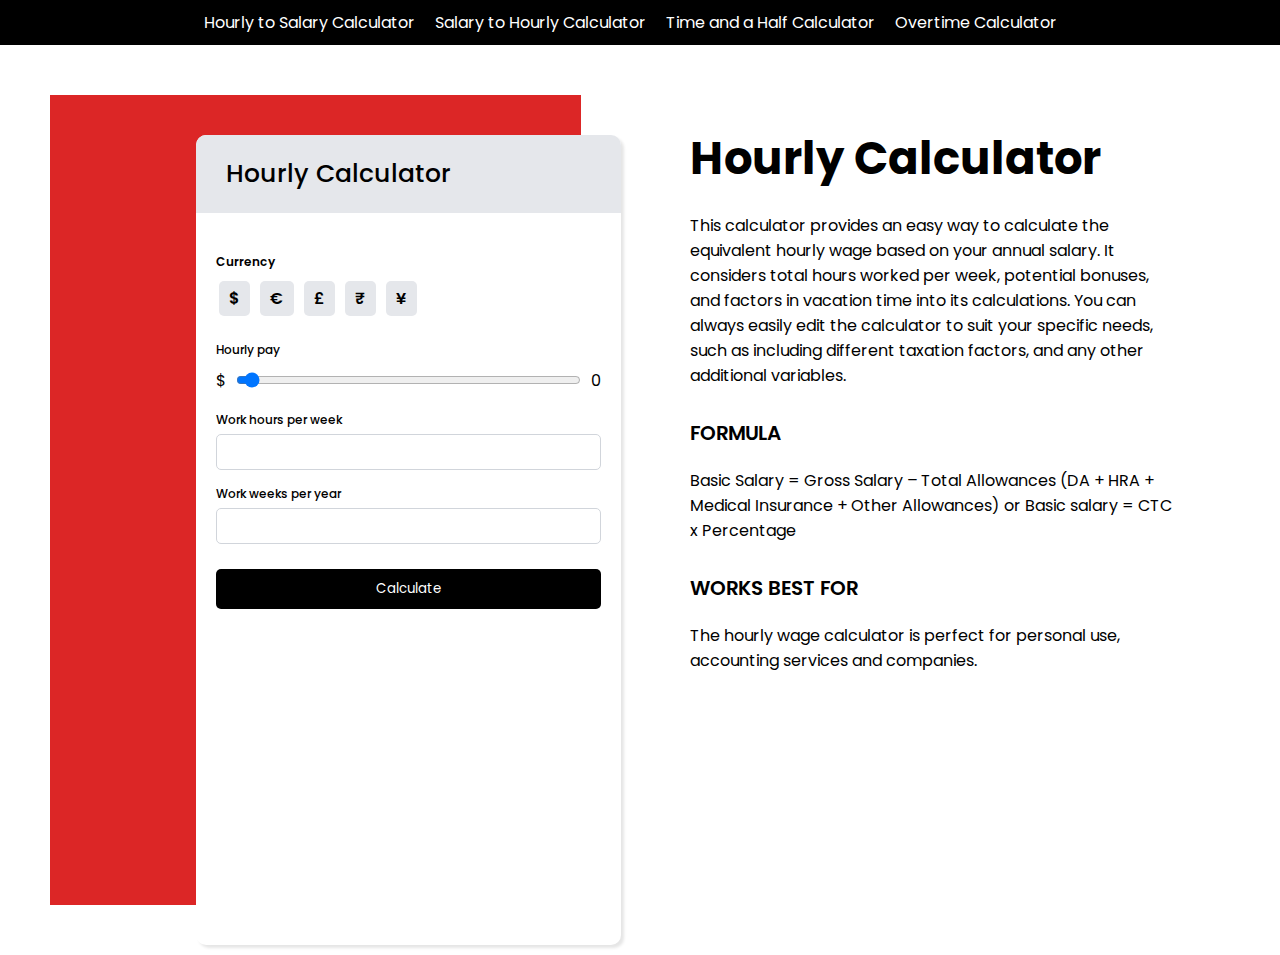
==== Hourly-to-Salary.html @ 43190138 "CALCULATOR-04 || ful UI UX design" ====
<!DOCTYPE html>
<html lang="en">

<head>
    <meta charset="UTF-8">
    <meta name="viewport" content="width=device-width, initial-scale=1.0">
    <title>E-Finance Calculator</title>
    <link rel="stylesheet" href="style.css">
    <!-- Include jQuery -->
    <script src="https://ajax.googleapis.com/ajax/libs/jquery/3.5.1/jquery.min.js"></script>
    <link rel="preconnect" href="https://fonts.googleapis.com">
    <link rel="preconnect" href="https://fonts.gstatic.com" crossorigin>
    <link
        href="https://fonts.googleapis.com/css2?family=Baskervville&family=Libre+Baskerville&family=Nunito+Sans:opsz,wght@6..12,700&family=Playfair+Display&family=Poppins:ital,wght@0,100;0,200;0,300;0,400;0,500;0,600;0,700;0,800;0,900;1,100;1,200;1,300;1,400;1,600;1,700;1,800;1,900&family=Righteous&family=Roboto:ital,wght@1,300&family=Rubik:ital,wght@1,300&display=swap"
        rel="stylesheet">
</head>

<body>
    <!-- Navigation Links -->
    <div class="navbar">
        <ul class="nav-list">
            <li><a href="Hourly-to-Salary.html" onclick="showHourlyToSalary()">Hourly to Salary Calculator</a></li>
            <li><a href="Salary-to-Hourly.html" onclick="showSalaryToHourly()">Salary to Hourly Calculator</a></li>
            <li><a href="Time-and-a-Half.html" onclick="showTimeAndHalf()">Time and a Half Calculator</a></li>
            <li><a href="Overtime.html" onclick="showOvertime()">Overtime Calculator</a></li>
        </ul>
    </div>

    <div class="calculator-main">
        <div class="calculator-calculation-parent">
            <div class="calculator-calculation-card1">
                <h1>Hourly Calculator</h1>
                <div class="grid-container">
                    <h2>Currency</h2>
                    <div class="currency-selector">
                        <button onclick="handleCurrencyChange('$')" class="selected">$</button>
                        <button onclick="handleCurrencyChange('€')" class="selected">€</button>
                        <button onclick="handleCurrencyChange('£')" class="selected">£</button>
                        <button onclick="handleCurrencyChange('₹')" class="selected">₹</button>
                        <button onclick="handleCurrencyChange('¥')" class="selected">¥</button>
                    </div>
                    <div class="input-group">
                        <label for="hourly-wage">Hourly pay</label>
                        <div class="hourly-pay">
                            <span id="selected-currency">$</span>
                            <input type="range" id="hourly-wage-slider" min="0" max="100" value="0"
                                class="w-full bg-black-500">
                            <span id="hourly-wage" class="ml-3">0</span>
                        </div>
                    </div>
                    <div class="input-group">
                        <label for="hours-per-week">Work hours per week</label>
                        <input type="text" id="hours-per-week"
                            class="w-full p-2 mt-2 border border-gray-300 rounded-md">
                    </div>
                    <div class="input-group">
                        <label for="weeks-per-year">Work weeks per year</label>
                        <input type="text" id="weeks-per-year"
                            class="w-full p-2 mt-2 border border-gray-300 rounded-md">
                    </div>
                    <div>
                        <button class="calculate-btn" onclick="calculateRates()">Calculate</button>
                    </div>
                </div>
            </div>
        </div>
        <div class="flex-item">
            <div class="time-and-a-half-info">
                <h1 class="info-heading">Hourly Calculator</h1>
                <p class="info-paragraph">This calculator provides an easy way to calculate the equivalent
                    hourly
                    wage
                    based on your annual salary. It considers total hours worked per week, potential bonuses,
                    and
                    factors in vacation time into its calculations. You can always easily edit the calculator to
                    suit
                    your specific needs, such as including different taxation factors, and any other additional
                    variables.</p>
                <h2 class="font-bold text-xl mb-5">FORMULA</h2>
                <p class="info-paragraph">Basic Salary = Gross Salary – Total Allowances (DA + HRA + Medical
                    Insurance +
                    Other Allowances) or Basic salary = CTC x Percentage</p>
                <h2 class="font-bold text-xl mb-5">WORKS BEST FOR</h2>
                <p class="info-paragraph">The hourly wage calculator is perfect for personal use, accounting
                    services
                    and companies.</p>
            </div>
        </div>

        <!-- <div class="popup" id="popup">
                <div class="popup-content">
                    <p>Please fill in all required fields with valid numeric values.</p>
                    <button class="popup-button" id="close-popup">Close</button>
                </div>
            </div> -->
    </div>
</body>
<script>
    // Wait for DOM content to load before executing scripts
    document.addEventListener("DOMContentLoaded", function () {
        // Function to handle currency change
        function handleCurrencyChange(currency) {
            var selectedCurrencyElement = document.getElementById('selected-currency');
            selectedCurrencyElement.textContent = currency;

            // Display median salaries if currency is USD or EUR
            if (currency === '$') {
                displayMedianSalary('US', 57200);
            } else if (currency === '€') {
                displayMedianSalary('UK', 33000);
            }

            // Trigger the change event
            selectedCurrencyElement.dispatchEvent(new Event('change'));
        }

        // Function to display median salary information
        function displayMedianSalary(country, medianSalary) {
            document.getElementById('median-salary').innerHTML =
                '<h2 class="text-xl font-semibold">Median Salary</h2>' +
                '<p class="mt-2">Median salary in ' + country + ': $' + medianSalary.toFixed(2) + '</p>';
        }

        // Function to calculate salary
        function calculateRates() {
            // Get input values
            var hourlyWage = parseFloat(document.getElementById('hourly-wage').textContent);
            var hoursPerWeek = parseFloat(document.getElementById('hours-per-week').value);
            var weeksPerYear = parseFloat(document.getElementById('weeks-per-year').value);

            // Check if any input is empty or not a number
            if (isNaN(hourlyWage) || isNaN(hoursPerWeek) || isNaN(weeksPerYear)) {
                // Show popup
                document.getElementById('popup').style.display = 'flex';
            } else {
                // Calculate salary
                var annualSalary = hourlyWage * hoursPerWeek * weeksPerYear;
                var monthlySalary = annualSalary / 12;
                var weeklyPay = annualSalary / 52;

                // Display calculated salary
                document.getElementById('calculated-salary').innerHTML =
                    '<h2 class="text-xl font-semibold">Calculated Salary</h2>' +
                    '<p class="mt-2">Annual Salary: $' + annualSalary.toFixed(2) + '</p>' +
                    '<p>Monthly Salary: $' + monthlySalary.toFixed(2) + '</p>' +
                    '<p>Weekly Pay: $' + weeklyPay.toFixed(2) + '</p>';
            }
        }

        // Close popup
        document.getElementById('close-popup').addEventListener('click', function () {
            document.getElementById('popup').style.display = 'none';
        });

        // Handle currency change event
        document.getElementById('selected-currency').addEventListener('change', function () {
            var selectedCurrency = this.textContent;
            // Define exchange rates manually
            const exchangeRates = {
                '$': 1,  // USD is the base currency
                '€': 0.85, // Euro to USD exchange rate
                '£': 0.75, // British Pound to USD exchange rate
                '₹': 74.21, // Indian Rupee to USD exchange rate
                '¥': 114.41 // Japanese Yen to USD exchange rate
            };

            // Update exchange rate based on the selected currency
            setExchangeRate(exchangeRates[selectedCurrency]);
        });

        // Update hourly wage slider value
        document.getElementById('hourly-wage-slider').addEventListener('input', function () {
            document.getElementById('hourly-wage').textContent = this.value;
        });

        // Event listener for calculate button
        document.querySelector('.calculate-button').addEventListener('click', calculateRates);
    });
</script>

</html>
---- style.css ----
* {
    margin: 0;
    padding: 0;
    box-sizing: border-box;
    font-family: "Poppins", sans-serif;
}

.navbar {
    background-color: #000000;
    padding: 10px 20px;
}

.nav-list {
    list-style-type: none;
    margin: 0;
    padding: 0;
    display: flex;
    justify-content: center;
}

.nav-list li {
    margin-right: 20px;
}

.nav-list li a {
    text-decoration: none;
    color: #fff;
    font-size: 16px;
    transition: color 0.3s ease;
}

.nav-list li a:hover {
    color: #ccc;
}

.calculator-main {
    display: flex;
    justify-content: space-between;
    padding: 50px;
}

.calculator-calculation-parent {
    background-color: rgb(220 38 38);
    width: 45%;
    height: 90vh;
    position: relative;
}

.calculator-calculation-parent1 {
    background-color: rgb(220 38 38);
    width: 45%;
    height: 120vh;
    position: relative;
}

.calculator-calculation-card {
    background-color: white;
    position: absolute;
    right: -40px;
    box-shadow: 3px 3px 3px rgb(230, 230, 230);
    top: 40px;
    border-radius: 10px;
    /* padding: 30px; */
    height: 110%;
    width: 85%;
}

.calculator-calculation-card1 {
    background-color: white;
    position: absolute;
    right: -40px;
    box-shadow: 3px 3px 3px rgb(230, 230, 230);
    top: 40px;
    border-radius: 10px;
    /* padding: 30px; */
    height: 100%;
    width: 80%;
}

.calculator-calculation-card2 {
    background-color: white;
    position: absolute;
    right: -40px;
    box-shadow: 3px 3px 3px rgb(230, 230, 230);
    top: 40px;
    border-radius: 10px;
    /* padding: 30px; */
    height: 100%;
    width: 80%;
}

.calculator-calculation-card1 h1 {
    background-color: rgb(229 231 235);
    font-weight: 500;
    font-size: 25px;
    padding: 20px 30px;
    border-radius: 10px 10px 0 0;
}

.calculator-calculation-card2 h1 {
    background-color: rgb(229 231 235);
    font-weight: 500;
    font-size: 25px;
    padding: 20px 30px;
    border-radius: 10px 10px 0 0;
}

.calculator-calculation-card h1 {
    background-color: rgb(229 231 235);
    font-weight: 500;
    font-size: 25px;
    padding: 20px 30px;
    border-radius: 10px 10px 0 0;
}

.flex-item {
    width: 50%;
    padding: 30px 50px;
}

.flex-item h1 {
    margin-bottom: 20px;
    font-size: 45px;
}

.flex-item h2 {
    margin-top: 30px;
    margin-bottom: 20px;
    font-weight: 600;
    font-size: 20px;
}

.grid-container {
    padding: 40px 20px 20px 20px;
}

.grid-container h2 {
    font-size: 12px;
    font-weight: 600;
}

.currency-selector button {
    background-color: rgb(229 231 235);
    color: black;
    border: none;
    border-radius: 5px;
    padding: 5px 10px;
    margin: 10px 3px;
    cursor: pointer;
    font-weight: 600;
    font-size: 16px;
}

.input-main {
    background-color: #ccc;
    padding: 30px;
}

.input-group {
    display: flex;
    flex-direction: column;
    margin: 10px 0;
}

.input-group1 {
    background-color: #ccc;
    padding: 20px;
    display: flex;
    flex-direction: column;
    margin: 10px 0;
}

.input-group label {
    font-size: 12px;
    font-weight: 500;
    margin: 5px 0;
}

.input-group input {
    padding: 7px;
    border-radius: 5px;
    border: none;
    border: 1px solid rgb(209 213 219);
}

.calculate-btn {
    background-color: black;
    color: white;
    width: 100%;
    border: none;
    border-radius: 5px;
    padding: 10px;
    cursor: pointer;
    margin-top: 15px;
}

.hourly-pay {
    display: flex;
    align-items: center;
    gap: 10px;
}

.hourly-pay input[type=range] {
    width: 100%;
}
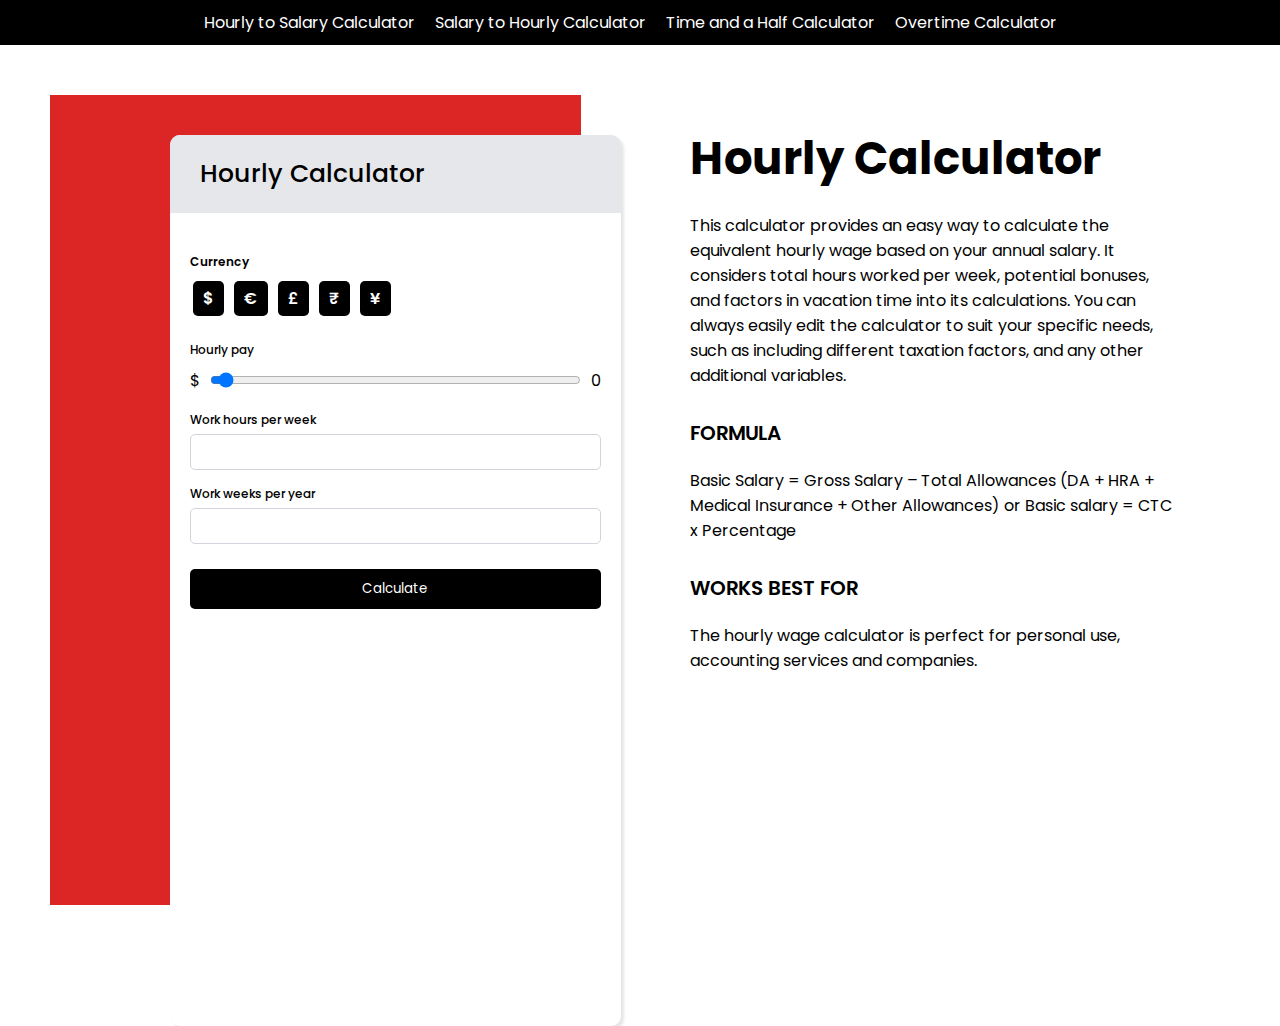
==== commit 13a5496b: "CALCULATOR-01 || Calculation Working" ====
--- a/Hourly-to-Salary.html
+++ b/Hourly-to-Salary.html
@@ -28,7 +28,7 @@
 
     <div class="calculator-main">
         <div class="calculator-calculation-parent">
-            <div class="calculator-calculation-card1">
+            <div class="calculator-calculation-card">
                 <h1>Hourly Calculator</h1>
                 <div class="grid-container">
                     <h2>Currency</h2>
--- a/style.css
+++ b/style.css
@@ -151,6 +151,29 @@
     font-size: 16px;
 }
 
+.currency-selector button.selected {
+    background-color: #000;
+    color: #fff;
+}
+
+.currency-selector button:hover {
+    background-color: #ddd;
+    color: #000;
+}
+
+.currency-selector button.selected:hover {
+    background-color: #000;
+    color: #fff;
+}
+
+.currency-selector button:focus {
+    outline: none;
+}
+
+.currency-selector button:active {
+    transform: translateY(1px);
+}
+
 .input-main {
     background-color: #ccc;
     padding: 30px;
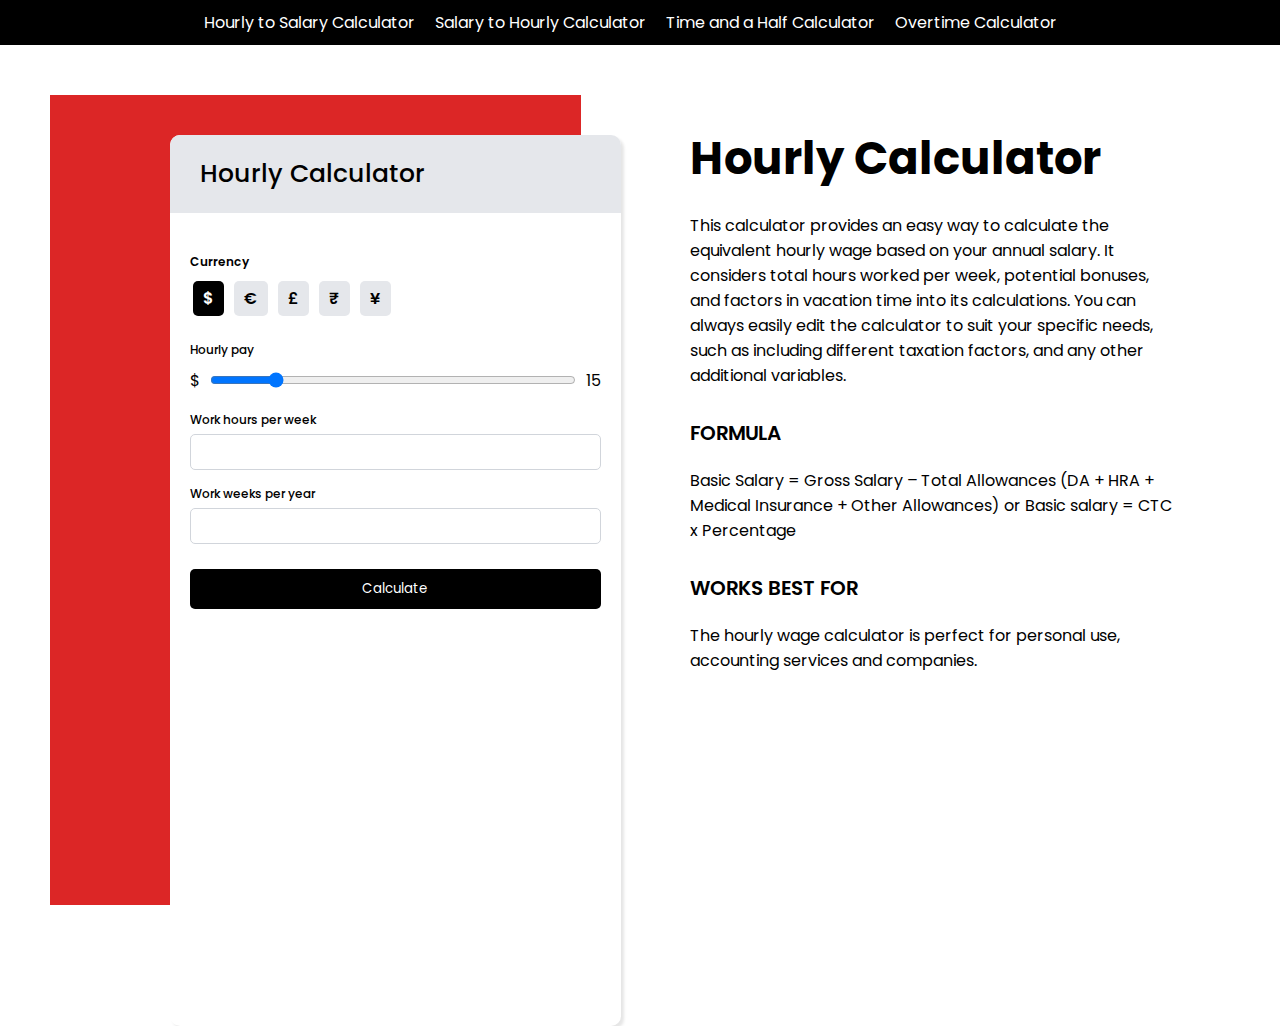
==== commit 570961c0: "CALCULATOR-01 || Calculation Completed for All 4 Modules" ====
--- a/Hourly-to-Salary.html
+++ b/Hourly-to-Salary.html
@@ -34,18 +34,18 @@
                     <h2>Currency</h2>
                     <div class="currency-selector">
                         <button onclick="handleCurrencyChange('$')" class="selected">$</button>
-                        <button onclick="handleCurrencyChange('€')" class="selected">€</button>
-                        <button onclick="handleCurrencyChange('£')" class="selected">£</button>
-                        <button onclick="handleCurrencyChange('₹')" class="selected">₹</button>
-                        <button onclick="handleCurrencyChange('¥')" class="selected">¥</button>
+                        <button onclick="handleCurrencyChange('€')">€</button>
+                        <button onclick="handleCurrencyChange('£')">£</button>
+                        <button onclick="handleCurrencyChange('₹')">₹</button>
+                        <button onclick="handleCurrencyChange('¥')">¥</button>
                     </div>
                     <div class="input-group">
                         <label for="hourly-wage">Hourly pay</label>
                         <div class="hourly-pay">
                             <span id="selected-currency">$</span>
-                            <input type="range" id="hourly-wage-slider" min="0" max="100" value="0"
-                                class="w-full bg-black-500">
-                            <span id="hourly-wage" class="ml-3">0</span>
+                            <input type="range" id="hourly-wage-slider" min="0" max="100" value="15"
+                                class="w-full bg-black-500" oninput="updateHourlyWageValue()">
+                            <span id="hourly-wage" class="ml-3">15</span>
                         </div>
                     </div>
                     <div class="input-group">
@@ -59,7 +59,7 @@
                             class="w-full p-2 mt-2 border border-gray-300 rounded-md">
                     </div>
                     <div>
-                        <button class="calculate-btn" onclick="calculateRates()">Calculate</button>
+                        <button class="calculate-btn" id="calculate-btn" onclick="calculateRates()">Calculate</button>
                     </div>
                 </div>
             </div>
@@ -88,93 +88,108 @@
         </div>
 
         <!-- <div class="popup" id="popup">
-                <div class="popup-content">
-                    <p>Please fill in all required fields with valid numeric values.</p>
-                    <button class="popup-button" id="close-popup">Close</button>
-                </div>
-            </div> -->
+            <div class="popup-content">
+                <p>Please fill in all required fields with valid numeric values.</p>
+                <button class="popup-button" id="close-popup">Close</button>
+            </div>
+        </div> -->
     </div>
+    <div id="median-salary"></div> <!-- Added this line -->
+    <div id="calculated-salary"></div>
 </body>
 <script>
-    // Wait for DOM content to load before executing scripts
-    document.addEventListener("DOMContentLoaded", function () {
-        // Function to handle currency change
-        function handleCurrencyChange(currency) {
-            var selectedCurrencyElement = document.getElementById('selected-currency');
-            selectedCurrencyElement.textContent = currency;
+    // Defining exchange rates globally
+    const exchangeRates = {
+        '$': 1, // USD is the base currency
+        '€': 0.85, // Euro to USD exchange rate
+        '£': 0.75, // British Pound to USD exchange rate
+        '₹': 74.21, // Indian Rupee to USD exchange rate
+        '¥': 114.41 // Japanese Yen to USD exchange rate
+    };
 
-            // Display median salaries if currency is USD or EUR
-            if (currency === '$') {
-                displayMedianSalary('US', 57200);
-            } else if (currency === '€') {
-                displayMedianSalary('UK', 33000);
-            }
+    // Function to display median salary information
+    function displayMedianSalary(country, medianSalary, currency) {
+        document.getElementById('median-salary').innerHTML =
+            '<h2 class="text-xl font-semibold">Median Salary</h2>' +
+            '<p class="mt-2">Median salary in ' + country + ': ' + currency + medianSalary.toFixed(2) + '</p>';
+    }
 
-            // Trigger the change event
-            selectedCurrencyElement.dispatchEvent(new Event('change'));
+    // Function to handle currency change
+    function handleCurrencyChange(currency) {
+        var selectedCurrencyElement = document.getElementById('selected-currency');
+        selectedCurrencyElement.textContent = currency;
+
+        // Display median salaries and update exchange rate
+        switch (currency) {
+            case '$':
+                displayMedianSalary('US', 57200, currency);
+                break;
+            case '€':
+                displayMedianSalary('UK', 33000, currency); // Median salary for EUR
+                break;
+            case '£':
+                displayMedianSalary('UK', 33000, currency); // Median salary for GBP
+                break;
+            case '₹':
+                displayMedianSalary('India', 500000, currency); // Median salary for INR
+                break;
+            case '¥':
+                displayMedianSalary('Japan', 4000000, currency); // Median salary for JPY
+                break;
+            default:
+                break;
         }
 
-        // Function to display median salary information
-        function displayMedianSalary(country, medianSalary) {
-            document.getElementById('median-salary').innerHTML =
-                '<h2 class="text-xl font-semibold">Median Salary</h2>' +
-                '<p class="mt-2">Median salary in ' + country + ': $' + medianSalary.toFixed(2) + '</p>';
+        // Trigger the change event
+        selectedCurrencyElement.dispatchEvent(new Event('change'));
+    }
+
+    // Function to calculate salary
+    function calculateRates() {
+        // Get input values
+        var hourlyWage = parseFloat(document.getElementById('hourly-wage').textContent);
+        var hoursPerWeek = parseFloat(document.getElementById('hours-per-week').value);
+        var weeksPerYear = parseFloat(document.getElementById('weeks-per-year').value);
+        var selectedCurrency = document.getElementById('selected-currency').textContent;
+
+        // Check if any input is empty or not a number
+        if (isNaN(hourlyWage) || isNaN(hoursPerWeek) || isNaN(weeksPerYear)) {
+            // Show popup
+            document.getElementById('popup').style.display = 'flex';
+        } else {
+            // Calculate salary based on the selected currency
+            var annualSalary = hourlyWage * hoursPerWeek * weeksPerYear * exchangeRates[selectedCurrency];
+            var monthlySalary = annualSalary / 12;
+            var weeklyPay = annualSalary / 52;
+
+            // Display calculated salary
+            document.getElementById('calculated-salary').innerHTML =
+                '<h2 class="text-xl font-semibold">Calculated Salary</h2>' +
+                '<p class="mt-2">Annual Salary: ' + selectedCurrency + annualSalary.toFixed(2) + '</p>' +
+                '<p>Monthly Salary: ' + selectedCurrency + monthlySalary.toFixed(2) + '</p>' +
+                '<p>Weekly Pay: ' + selectedCurrency + weeklyPay.toFixed(2) + '</p>';
         }
+    }
 
-        // Function to calculate salary
-        function calculateRates() {
-            // Get input values
-            var hourlyWage = parseFloat(document.getElementById('hourly-wage').textContent);
-            var hoursPerWeek = parseFloat(document.getElementById('hours-per-week').value);
-            var weeksPerYear = parseFloat(document.getElementById('weeks-per-year').value);
+    // Close popup
+    document.getElementById('close-popup').addEventListener('click', function () {
+        document.getElementById('popup').style.display = 'none';
+    });
 
-            // Check if any input is empty or not a number
-            if (isNaN(hourlyWage) || isNaN(hoursPerWeek) || isNaN(weeksPerYear)) {
-                // Show popup
-                document.getElementById('popup').style.display = 'flex';
-            } else {
-                // Calculate salary
-                var annualSalary = hourlyWage * hoursPerWeek * weeksPerYear;
-                var monthlySalary = annualSalary / 12;
-                var weeklyPay = annualSalary / 52;
+    // Handle currency change event
+    document.getElementById('selected-currency').addEventListener('change', function () {
+    });
 
-                // Display calculated salary
-                document.getElementById('calculated-salary').innerHTML =
-                    '<h2 class="text-xl font-semibold">Calculated Salary</h2>' +
-                    '<p class="mt-2">Annual Salary: $' + annualSalary.toFixed(2) + '</p>' +
-                    '<p>Monthly Salary: $' + monthlySalary.toFixed(2) + '</p>' +
-                    '<p>Weekly Pay: $' + weeklyPay.toFixed(2) + '</p>';
-            }
-        }
+    function updateHourlyWageValue() {
+        var slider = document.getElementById('hourly-wage-slider');
+        var hourlyWageSpan = document.getElementById('hourly-wage');
+        hourlyWageSpan.textContent = slider.value;
+    }
 
-        // Close popup
-        document.getElementById('close-popup').addEventListener('click', function () {
-            document.getElementById('popup').style.display = 'none';
-        });
 
-        // Handle currency change event
-        document.getElementById('selected-currency').addEventListener('change', function () {
-            var selectedCurrency = this.textContent;
-            // Define exchange rates manually
-            const exchangeRates = {
-                '$': 1,  // USD is the base currency
-                '€': 0.85, // Euro to USD exchange rate
-                '£': 0.75, // British Pound to USD exchange rate
-                '₹': 74.21, // Indian Rupee to USD exchange rate
-                '¥': 114.41 // Japanese Yen to USD exchange rate
-            };
-
-            // Update exchange rate based on the selected currency
-            setExchangeRate(exchangeRates[selectedCurrency]);
-        });
-
-        // Update hourly wage slider value
-        document.getElementById('hourly-wage-slider').addEventListener('input', function () {
-            document.getElementById('hourly-wage').textContent = this.value;
-        });
-
-        // Event listener for calculate button
-        document.querySelector('.calculate-button').addEventListener('click', calculateRates);
+    // Update hourly wage slider value
+    document.getElementById('hourly-wage-slider').addEventListener('input', function () {
+        document.getElementById('hourly-wage').textContent = this.value;
     });
 </script>
 
--- a/style.css
+++ b/style.css
@@ -225,4 +225,51 @@
 
 .hourly-pay input[type=range] {
     width: 100%;
+}
+
+.result-main {
+
+    width: 60%;
+    height: 50%;
+    border-radius: 10px;
+    box-shadow: 3px 3px 3px rgb(230, 230, 230);
+    margin-bottom: 20px;
+    margin-top: 20px;
+    margin-left: 50px;
+    padding: 20px;
+    background-color: rgb(190, 190, 190);
+}
+
+.card-main {
+    display: flex;
+}
+
+.card1 {
+    border-radius: 10px;
+    box-shadow: 3px 2px 1px rgb(230, 230, 230);
+    width: 40%;
+    padding: 2%;
+    margin-top: 10px;
+    background-color: #fff;
+    display: flex;
+    align-items: center;
+    margin-right: 40px;
+    margin-top: 20px;
+}
+
+.card1 h1 {
+    font-size: 15px;
+    margin-right: 20px;
+    text-align: center;
+}
+
+.card1 p {
+    background-color: #000;
+    color: #fff;
+    width: 90px;
+    height: 30px;
+    text-align: center;
+    font-size: 20px;
+    border-radius: 10px;
+    margin-top: 10px;
 }